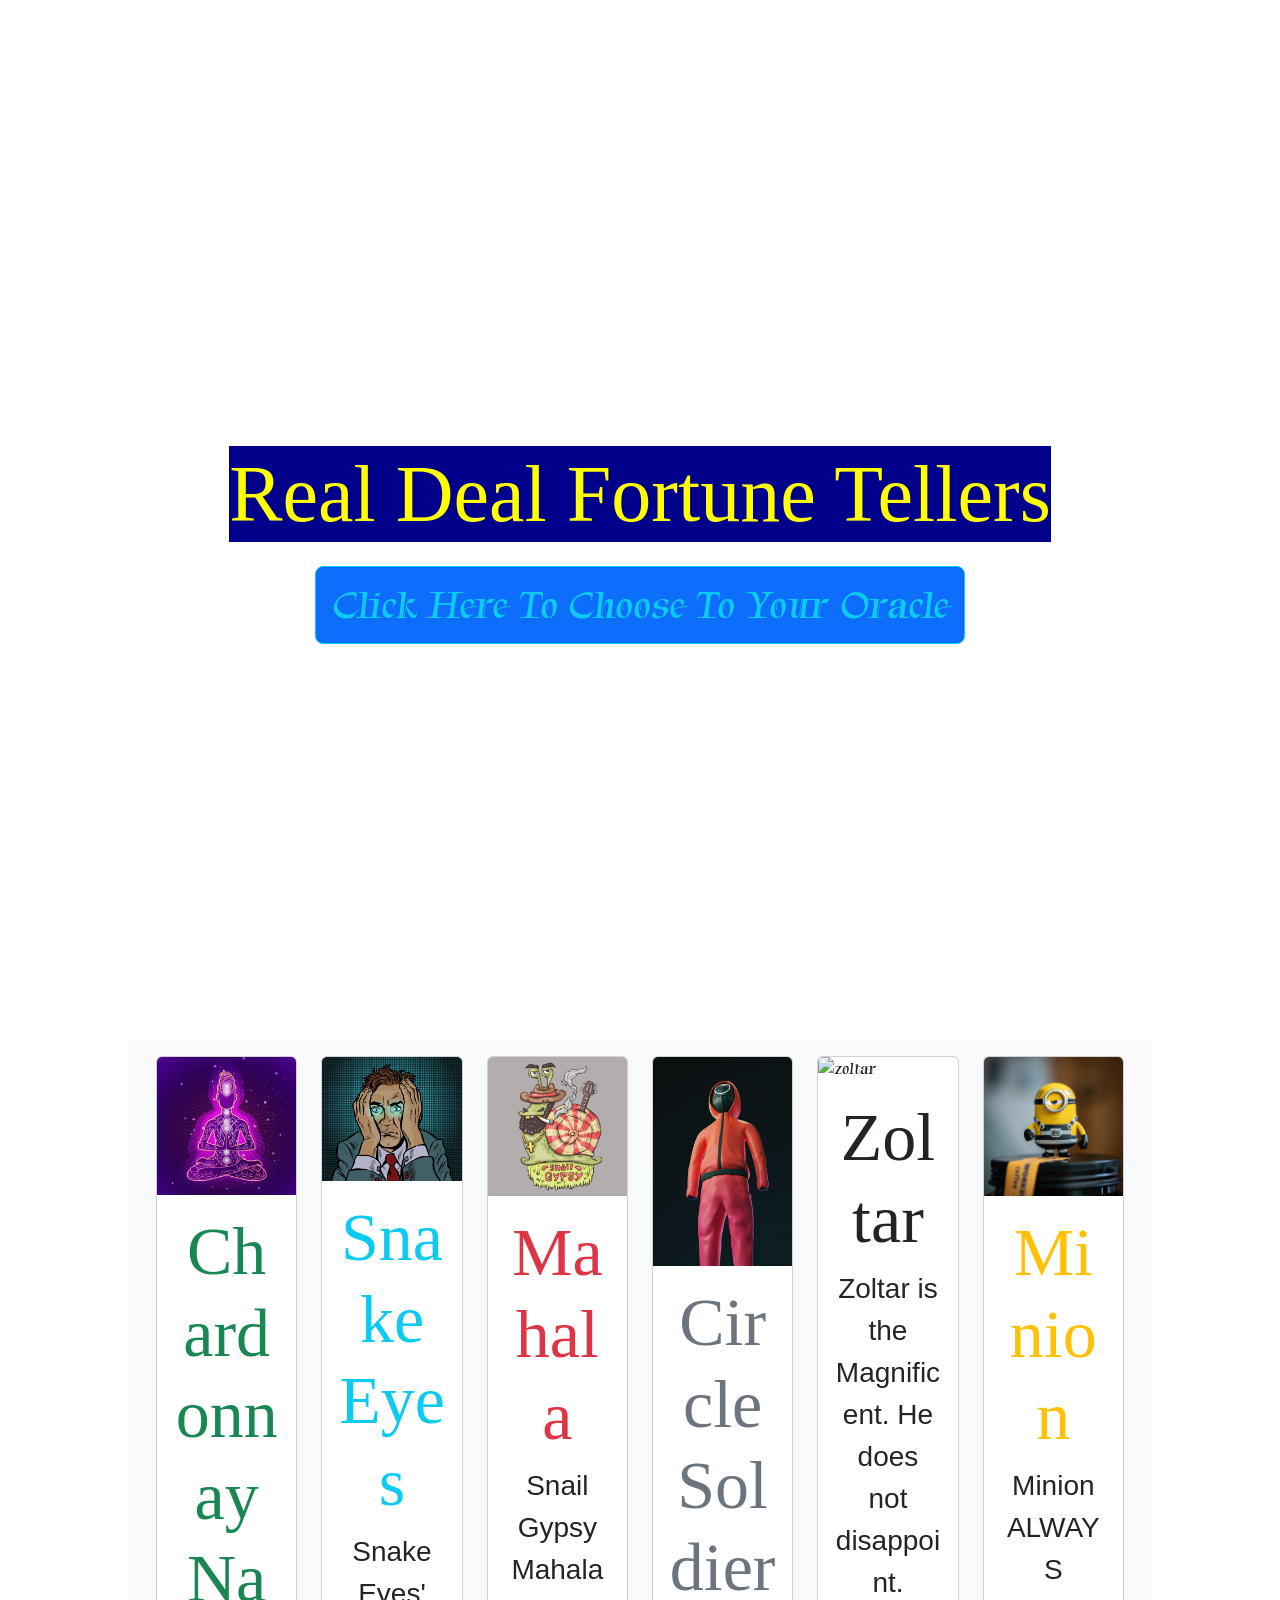
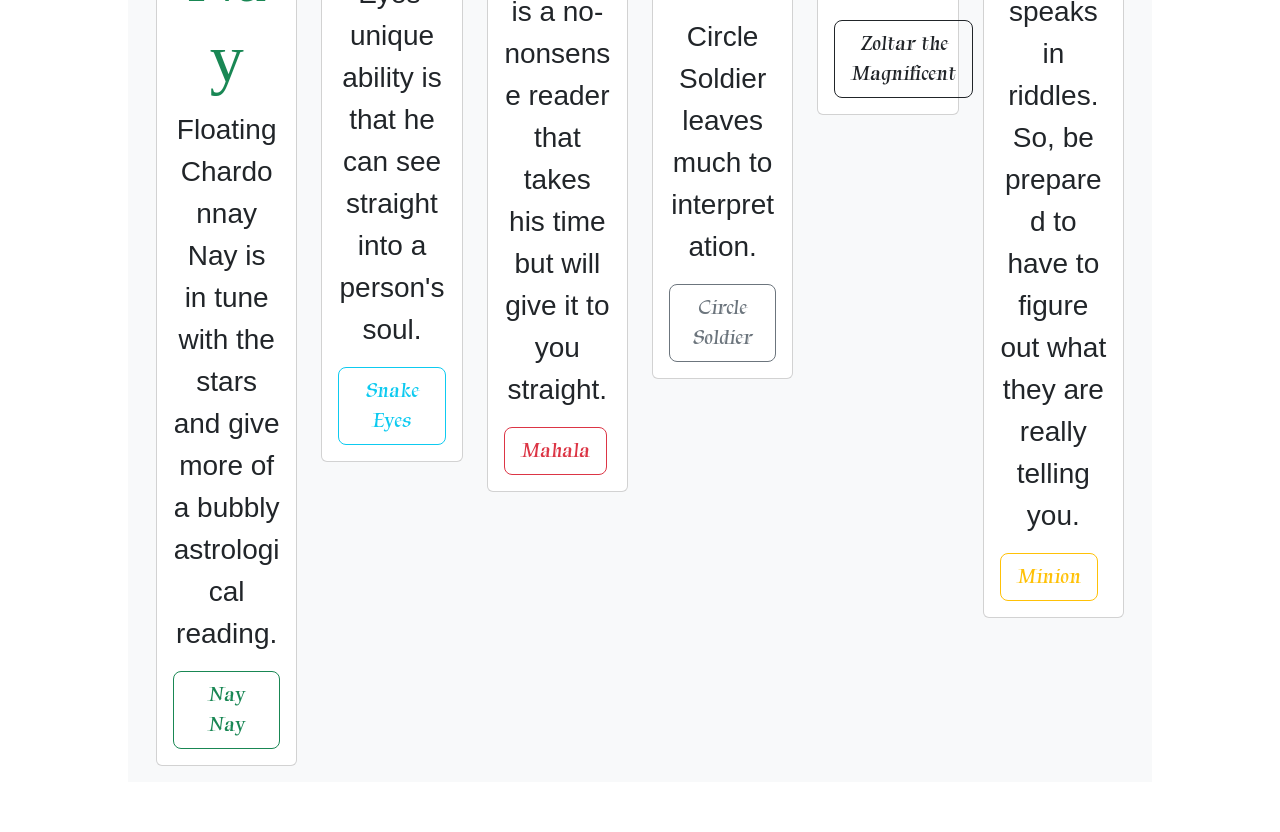
==== index.html @ abc6d1ec "New Group Folder" ====
<!DOCTYPE html>
<html lang="en">
<head>
    <meta charset="UTF-8">
    <meta http-equiv="X-UA-Compatible" content="IE=edge">
    <meta name="viewport" content="width=device-width, initial-scale=1.0">
<!-- Link to Font Awesome -->
<script src="https://kit.fontawesome.com/52e616de83.js" crossorigin="anonymous"></script>
<!-- Link to Bootstrap CSS -->
    <link href="https://cdn.jsdelivr.net/npm/bootstrap@5.1.3/dist/css/bootstrap.min.css" rel="stylesheet" integrity="sha384-1BmE4kWBq78iYhFldvKuhfTAU6auU8tT94WrHftjDbrCEXSU1oBoqyl2QvZ6jIW3" crossorigin="anonymous">
<!-- Link to CSS -->
    <link rel="stylesheet" href="style.css">
    <title>Oracle's Place</title>

</head>
<body>
<!-- NavBar -->
        <!-- <nav class="navbar bg-primary navbar-dark sticky-top"></nav>
            <div class="container">
                <i class="navbar-brand" href="#">
                    <i class="fs-1 fa-solid fa-hand-sparkles"></i>
                    Prepare to be MYSTIFIED
                </i>
            </div>
        </nav> -->

<!-- Showcase -->
    <section id="showcase" class="d-flex flex-column justify-content-center align-items-center text-info m-0 p-5">
        <h1 class="display-1">Real Deal Fortune Tellers</h1>
            <p class="lead text-center"></p>
     
<!-- Link to Gallery/Fortune Tellers -->
         <div>
            <a href="#gallery" class="fs-1 btn btn-primary btn-outline-info btn-lg">Click Here To Choose To Your Oracle</a>
        </div> 
    </section>
    
<!-- Gallery -->
    <section id="gallery" class="bg-light p-3">
        <div class="container">

            <!-- BootStrap Grid -->
            <div class="row">

                <!-- Teller 1 -->
                <section class="mb4 col-lg-2">
                    <!-- Chardonnay Nay -->
                    <div class="card">
                        <img src="images/FloatingLady.jpg" alt="floating person" class="card-img-top">
                        <div class="card-body">
                            <h3 class="card-title text-success">Chardonnay Nay</h3>
                            <p class="card-text">Floating Chardonnay Nay is in tune with the stars and give more of a bubbly astrological reading.</p>
<!-- link href to api to generate different readings?? -->
                            <a href="/Capstone/Tellers/chardonnayNay/index.html" class="btn btn-outline-success btn-lg">Nay Nay</a>
                        </div>
                    </div>
                </section>

                <!-- Teller 2 -->
                <section class="mb4 col-lg-2">
                    <!-- Eyes Man -->
                    <div class="card">
                        <img src="images/EyesMan.jpg" alt="glowing eyes man" class="card-img-top">
                        <div class="card-body">
                            <h3 class="card-title text-info">Snake Eyes</h3>
                            <p class="card-text">Snake Eyes' unique ability is that he can see straight into a person's soul.</p>
<!-- link href to api to generate different readings?? -->
                            <a href="/Capstone/Tellers/snakeEyes/index.html" class="btn btn-outline-info btn-lg">Snake Eyes</a>
                        </div>
                    </div>
                </section>
                
                  <!-- Teller 3 -->
                  <section class="mb4 col-lg-2">
                    <!-- Snail Gypsy -->
                    <div class="card">
                        <img src="images/SnailGypsy.jpg" alt="Snail Gypsy" class="card-img-top">
                        <div class="card-body">
                            <h3 class="card-title text-danger">Mahala</h3>
                            <p class="card-text">Snail Gypsy Mahala is a no-nonsense reader that takes his time but will give it to you straight.</p>
<!-- link href to api to generate different readings?? -->
                            <a href="/Capstone/Tellers/snailGypsy/index.html" class="btn btn-outline-danger btn-lg">Mahala</a>
                        </div>
                    </div>
                </section>

                  <!-- Teller 4 -->
                  <section class="mb4 col-lg-2">
                    <!-- Circle Soldier -->
                    <div class="card">
                        <img src="images/SquidGameNoSpeak.jpg" alt="circle soldier" class="card-img-top">
                        <div class="card-body">
                            <h3 class="card-title text-secondary">Circle Soldier</h3>
                            <p class="card-text">Circle Soldier leaves much to interpretation.</p>
<!-- link href to api to generate different readings?? -->
                            <a href="/Capstone/Tellers/circleSoldier/index.html" class="btn btn-outline-secondary btn-lg">Circle Soldier</a>
                        </div>
                    </div>
                </section>

                  <!-- Teller 5 -->
                  <section class="mb4 col-lg-2">
                    <!-- Zoltar -->
                    <div class="card">
                        <img src="images/Zoltar.jpg" alt="zoltar" class="card-img-top">
                        <div class="card-body">
                            <h3 class="card-title text-dark">Zoltar</h3>
                            <p class="card-text">Zoltar is the Magnificent. He does not disappoint.</p>
<!-- link href to api to generate different readings?? -->
                            <a href="/Capstone/Tellers/zoltar/index.html" class="btn btn-outline-dark btn-lg">Zoltar the Magnificent</a>
                        </div>
                    </div>
                </section>

                  <!-- Teller 6 -->
                  <section class="mb4 col-lg-2">
                    <!-- Minion -->
                    <div class="card">
                        <img src="images/minion.jpg" alt="minion" class="card-img-top">
                        <div class="card-body">
                            <h3 class="card-title text-warning">Minion</h3>
                            <p class="card-text">Minion ALWAYS speaks in riddles. So, be prepared to have to figure out what they are really telling you.</p>
<!-- link href to api to generate different readings?? -->
                            <a href="/Capstone/Tellers/minion/index.html" class="btn btn-outline-warning btn-lg">Minion</a>
                        </div>
                    </div>
                </section>
            </div>
        </div>
    </section>

<!-- Link to BootStrap JS -->
<script src="https://cdn.jsdelivr.net/npm/bootstrap@5.1.3/dist/js/bootstrap.bundle.min.js" integrity="sha384-ka7Sk0Gln4gmtz2MlQnikT1wXgYsOg+OMhuP+IlRH9sENBO0LRn5q+8nbTov4+1p" crossorigin="anonymous"></script>
</body>
</html>
---- style.css ----
@import url('https://fonts.googleapis.com/css2?family=Tapestry&display=swap');

body {
	font-family: 'Tapestry', cursive;
	width: 80%;
	margin: 0 auto;
	padding: 50px 0;
	background-position: center;
	background-repeat: no-repeat;
	background-size: cover;
	background-image: url(images/spaceshot.jpg);
}



#teller-1 {
	display:grid;
}
#teller-2 {
	display:grid;
}
#teller-3 {
	display:grid;
}
#teller-4 {
	display:grid;
}
#teller-5 {
	display:grid;
}
#teller-6 {
	display:grid;
}

#showcase{
	max-width: 100%;
	height: 110vh;
}

.display-1{
	color:yellow;
	background-color: darkblue;
	}

h1, h2, h3, h4, h5 {
	font-size: 68px;
	font-family: 'Amatic SC', cursive;
	text-align: center;
}

.center {
	text-align: center;
}

p {
	text-align: center;
	font-size: 28px;
	font-family: 'Open Sans Condensed', sans-serif;
	width: 100%;
}

.img-ctr {
	display: block;
	margin: 0 auto;
}

.text {
	font-size: 2em;
}

.tarot {
	position: fixed;
	visibility: hidden;
	opacity: 0;
}

.question {
	width:80%;
	height: auto;
	opacity: 1;
	margin: 0 auto;
}
.question-fates{
	margin: 150px 0 35px 0;
}

.your-question{
	outline: none;
	display: block;
	margin: 0 auto;
	border: none;
	border-bottom: 1px solid rgb(50,50,50);
	text-align: center;
	font-size: 28px;
	font-family: 'Open Sans Condensed', sans-serif;
	width: 100%;
	margin: 0 0 50px 0;
}

.submit {
	display: block;
	margin: 0 auto 150px auto;
	font-size: 28px;
	font-family: 'Open Sans Condensed', sans-serif;
	border: none;
	background-color: transparent;
	transition: font-size .3s;
}

.submit:focus{
	outline: none;
}

.submit:hover{
	cursor: pointer;
	font-size: 30px;
}
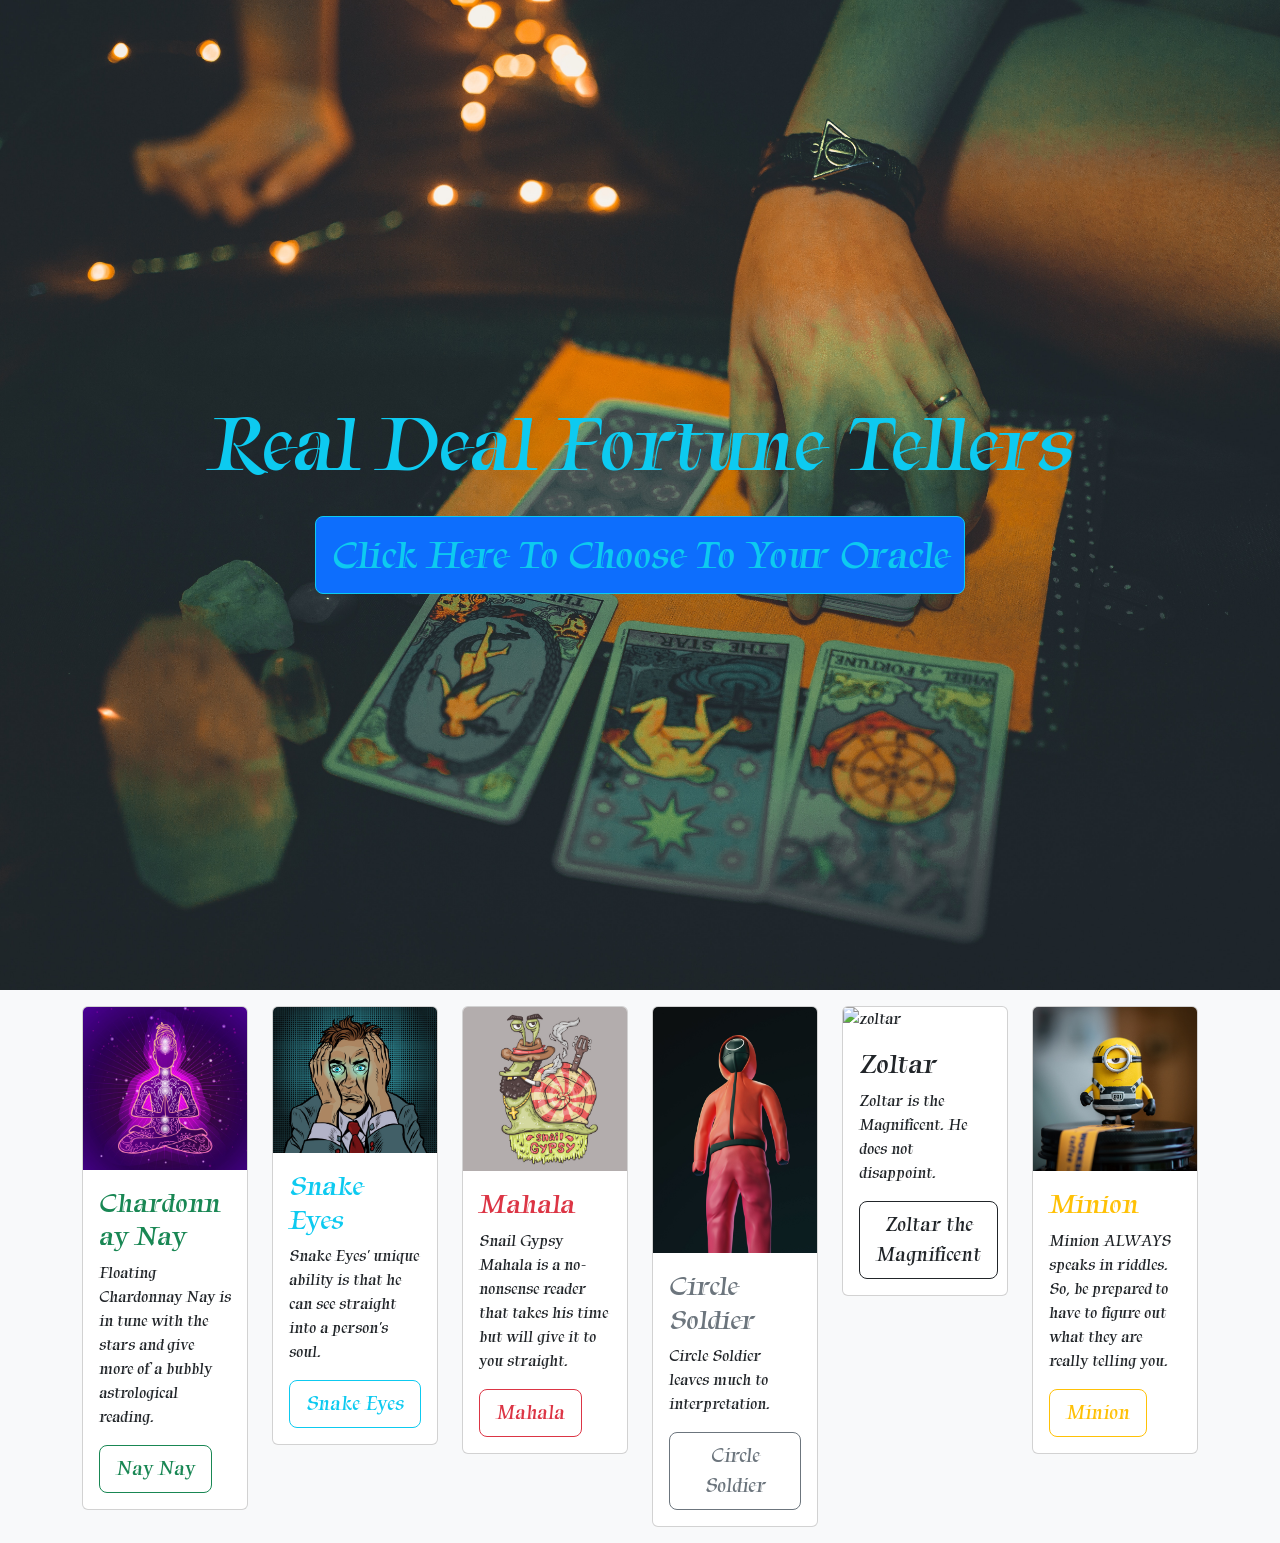
==== commit 86db2f1b: "Test updating" ====
--- a/index.html
+++ b/index.html
@@ -45,13 +45,13 @@
                 <!-- Teller 1 -->
                 <section class="mb4 col-lg-2">
                     <!-- Chardonnay Nay -->
-                    <div class="card">
+                    <div class="card" id="teller-1">
                         <img src="images/FloatingLady.jpg" alt="floating person" class="card-img-top">
                         <div class="card-body">
                             <h3 class="card-title text-success">Chardonnay Nay</h3>
                             <p class="card-text">Floating Chardonnay Nay is in tune with the stars and give more of a bubbly astrological reading.</p>
 <!-- link href to api to generate different readings?? -->
-                            <a href="/Capstone/Tellers/chardonnayNay/index.html" class="btn btn-outline-success btn-lg">Nay Nay</a>
+                            <a href="/GroupOneCapstone/Tellers/chardonnayNay/index.html" class="btn btn-outline-success btn-lg">Nay Nay</a>
                         </div>
                     </div>
                 </section>
@@ -59,13 +59,13 @@
                 <!-- Teller 2 -->
                 <section class="mb4 col-lg-2">
                     <!-- Eyes Man -->
-                    <div class="card">
+                    <div class="card" id="teller-2">
                         <img src="images/EyesMan.jpg" alt="glowing eyes man" class="card-img-top">
                         <div class="card-body">
                             <h3 class="card-title text-info">Snake Eyes</h3>
                             <p class="card-text">Snake Eyes' unique ability is that he can see straight into a person's soul.</p>
 <!-- link href to api to generate different readings?? -->
-                            <a href="/Capstone/Tellers/snakeEyes/index.html" class="btn btn-outline-info btn-lg">Snake Eyes</a>
+                            <a href="/GroupOneCapstone/Tellers/snakeEyes/index.html" class="btn btn-outline-info btn-lg">Snake Eyes</a>
                         </div>
                     </div>
                 </section>
@@ -73,13 +73,13 @@
                   <!-- Teller 3 -->
                   <section class="mb4 col-lg-2">
                     <!-- Snail Gypsy -->
-                    <div class="card">
+                    <div class="card" id="teller-3">
                         <img src="images/SnailGypsy.jpg" alt="Snail Gypsy" class="card-img-top">
                         <div class="card-body">
                             <h3 class="card-title text-danger">Mahala</h3>
                             <p class="card-text">Snail Gypsy Mahala is a no-nonsense reader that takes his time but will give it to you straight.</p>
 <!-- link href to api to generate different readings?? -->
-                            <a href="/Capstone/Tellers/snailGypsy/index.html" class="btn btn-outline-danger btn-lg">Mahala</a>
+                            <a href="/GroupOneCapstone/Tellers/snailGypsy/index.html" class="btn btn-outline-danger btn-lg">Mahala</a>
                         </div>
                     </div>
                 </section>
@@ -87,13 +87,13 @@
                   <!-- Teller 4 -->
                   <section class="mb4 col-lg-2">
                     <!-- Circle Soldier -->
-                    <div class="card">
+                    <div class="card" id="teller-4">
                         <img src="images/SquidGameNoSpeak.jpg" alt="circle soldier" class="card-img-top">
                         <div class="card-body">
                             <h3 class="card-title text-secondary">Circle Soldier</h3>
                             <p class="card-text">Circle Soldier leaves much to interpretation.</p>
 <!-- link href to api to generate different readings?? -->
-                            <a href="/Capstone/Tellers/circleSoldier/index.html" class="btn btn-outline-secondary btn-lg">Circle Soldier</a>
+                            <a href="/Tellers/circleSoldier/index.html" class="btn btn-outline-secondary btn-lg">Circle Soldier</a>
                         </div>
                     </div>
                 </section>
@@ -101,13 +101,13 @@
                   <!-- Teller 5 -->
                   <section class="mb4 col-lg-2">
                     <!-- Zoltar -->
-                    <div class="card">
+                    <div class="card" id="teller-5">
                         <img src="images/Zoltar.jpg" alt="zoltar" class="card-img-top">
                         <div class="card-body">
                             <h3 class="card-title text-dark">Zoltar</h3>
                             <p class="card-text">Zoltar is the Magnificent. He does not disappoint.</p>
 <!-- link href to api to generate different readings?? -->
-                            <a href="/Capstone/Tellers/zoltar/index.html" class="btn btn-outline-dark btn-lg">Zoltar the Magnificent</a>
+                            <a href="/GroupOneCapstone/Tellers/zoltar/index.html" class="btn btn-outline-dark btn-lg">Zoltar the Magnificent</a>
                         </div>
                     </div>
                 </section>
@@ -115,13 +115,13 @@
                   <!-- Teller 6 -->
                   <section class="mb4 col-lg-2">
                     <!-- Minion -->
-                    <div class="card">
+                    <div class="card" id="teller-6">
                         <img src="images/minion.jpg" alt="minion" class="card-img-top">
                         <div class="card-body">
                             <h3 class="card-title text-warning">Minion</h3>
                             <p class="card-text">Minion ALWAYS speaks in riddles. So, be prepared to have to figure out what they are really telling you.</p>
 <!-- link href to api to generate different readings?? -->
-                            <a href="/Capstone/Tellers/minion/index.html" class="btn btn-outline-warning btn-lg">Minion</a>
+                            <a href="/GroupOneCapstone/Tellers/minion/index.html" class="btn btn-outline-warning btn-lg">Minion</a>
                         </div>
                     </div>
                 </section>
--- a/style.css
+++ b/style.css
@@ -2,117 +2,14 @@
 @import url('https://fonts.googleapis.com/css2?family=Tapestry&display=swap');
 
 body {
-	font-family: 'Tapestry', cursive;
-	width: 80%;
-	margin: 0 auto;
-	padding: 50px 0;
-	background-position: center;
-	background-repeat: no-repeat;
-	background-size: cover;
-	background-image: url(images/spaceshot.jpg);
-}
-
-
-
-#teller-1 {
-	display:grid;
-}
-#teller-2 {
-	display:grid;
-}
-#teller-3 {
-	display:grid;
-}
-#teller-4 {
-	display:grid;
-}
-#teller-5 {
-	display:grid;
-}
-#teller-6 {
-	display:grid;
+    font-family: 'Tapestry', cursive;
 }
 
 #showcase{
-	max-width: 100%;
-	height: 110vh;
+    background-image: url(images/landingpage.jpg);
+    max-width: 100%;
+    height: 110vh;
+    background-position: center;
+    background-repeat: no-repeat;
+    background-size: cover;
 }
-
-.display-1{
-	color:yellow;
-	background-color: darkblue;
-	}
-
-h1, h2, h3, h4, h5 {
-	font-size: 68px;
-	font-family: 'Amatic SC', cursive;
-	text-align: center;
-}
-
-.center {
-	text-align: center;
-}
-
-p {
-	text-align: center;
-	font-size: 28px;
-	font-family: 'Open Sans Condensed', sans-serif;
-	width: 100%;
-}
-
-.img-ctr {
-	display: block;
-	margin: 0 auto;
-}
-
-.text {
-	font-size: 2em;
-}
-
-.tarot {
-	position: fixed;
-	visibility: hidden;
-	opacity: 0;
-}
-
-.question {
-	width:80%;
-	height: auto;
-	opacity: 1;
-	margin: 0 auto;
-}
-.question-fates{
-	margin: 150px 0 35px 0;
-}
-
-.your-question{
-	outline: none;
-	display: block;
-	margin: 0 auto;
-	border: none;
-	border-bottom: 1px solid rgb(50,50,50);
-	text-align: center;
-	font-size: 28px;
-	font-family: 'Open Sans Condensed', sans-serif;
-	width: 100%;
-	margin: 0 0 50px 0;
-}
-
-.submit {
-	display: block;
-	margin: 0 auto 150px auto;
-	font-size: 28px;
-	font-family: 'Open Sans Condensed', sans-serif;
-	border: none;
-	background-color: transparent;
-	transition: font-size .3s;
-}
-
-.submit:focus{
-	outline: none;
-}
-
-.submit:hover{
-	cursor: pointer;
-	font-size: 30px;
-}
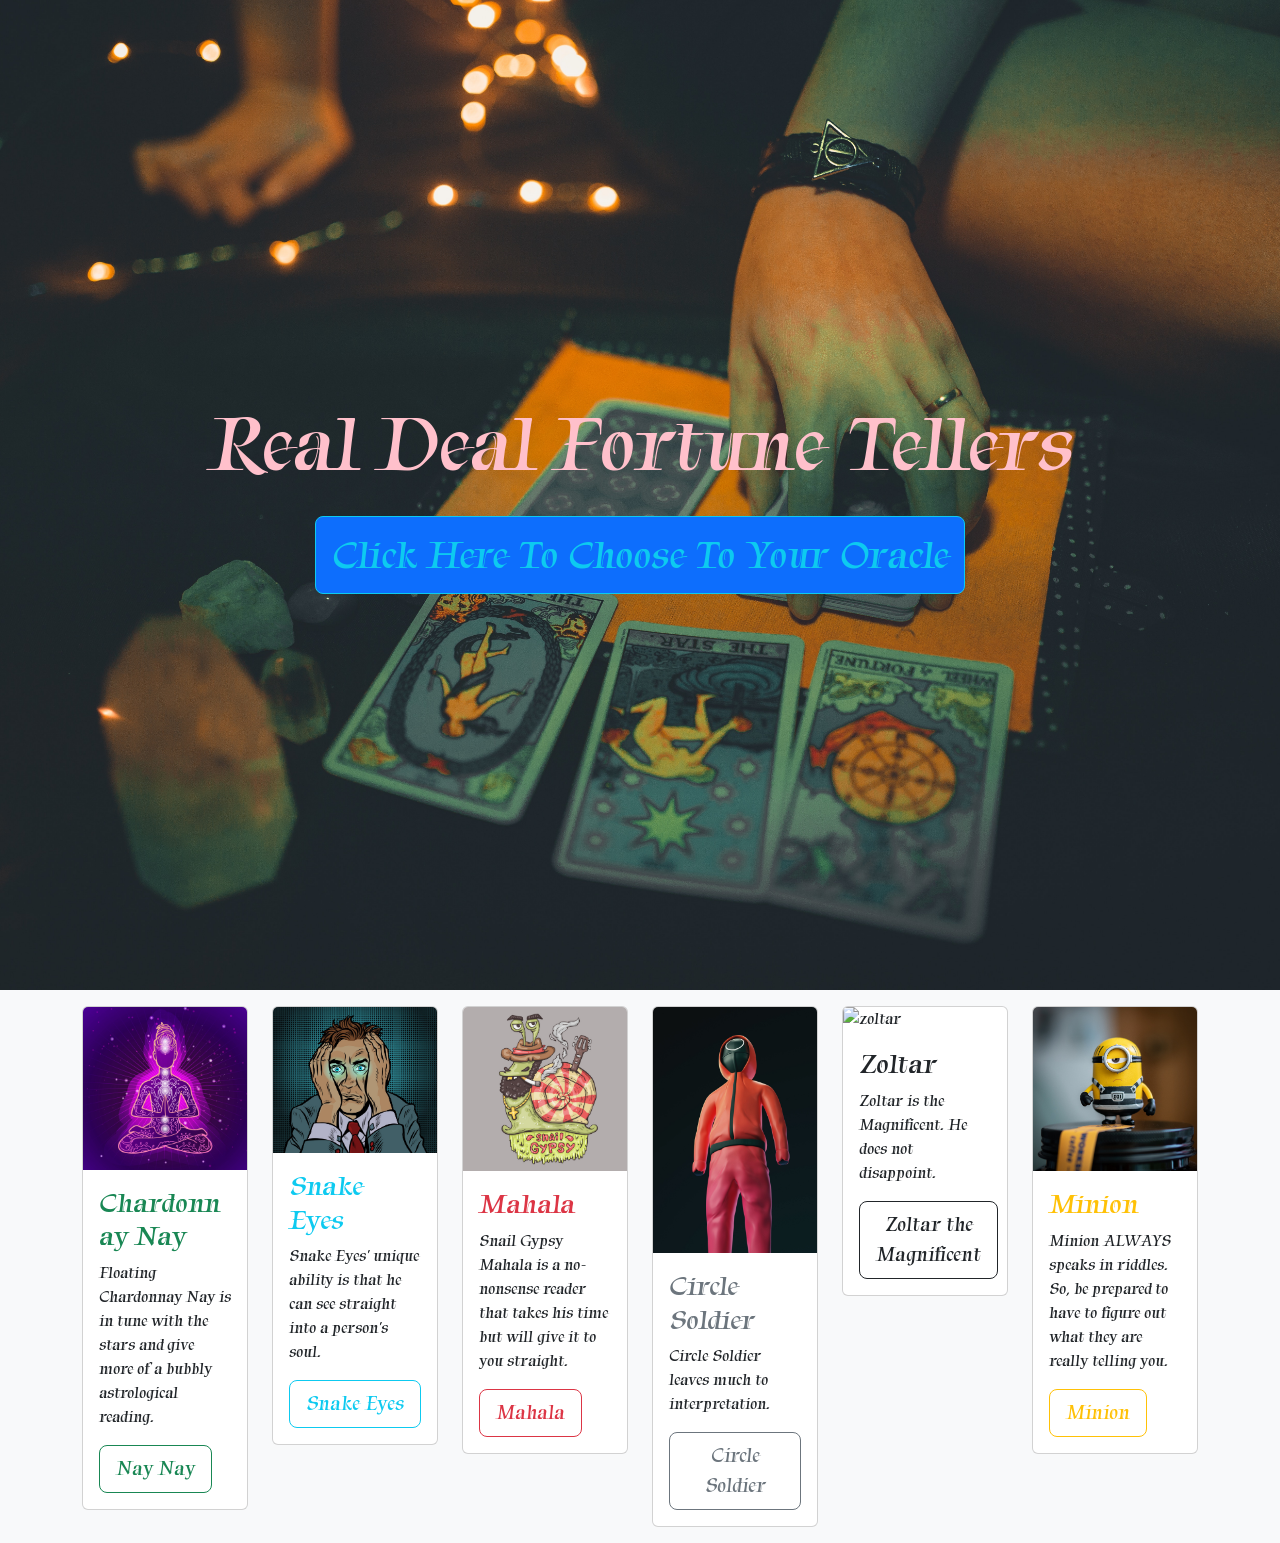
==== commit 5b31f7a5: "Fixed landing pages and nav" ====
--- a/index.html
+++ b/index.html
@@ -45,13 +45,13 @@
                 <!-- Teller 1 -->
                 <section class="mb4 col-lg-2">
                     <!-- Chardonnay Nay -->
-                    <div class="card" id="teller-1">
+                    <div class="card">
                         <img src="images/FloatingLady.jpg" alt="floating person" class="card-img-top">
                         <div class="card-body">
                             <h3 class="card-title text-success">Chardonnay Nay</h3>
                             <p class="card-text">Floating Chardonnay Nay is in tune with the stars and give more of a bubbly astrological reading.</p>
 <!-- link href to api to generate different readings?? -->
-                            <a href="/GroupOneCapstone/Tellers/chardonnayNay/index.html" class="btn btn-outline-success btn-lg">Nay Nay</a>
+                            <a href="nayNay.html" class="btn btn-outline-success btn-lg">Nay Nay</a>
                         </div>
                     </div>
                 </section>
@@ -59,13 +59,13 @@
                 <!-- Teller 2 -->
                 <section class="mb4 col-lg-2">
                     <!-- Eyes Man -->
-                    <div class="card" id="teller-2">
+                    <div class="card">
                         <img src="images/EyesMan.jpg" alt="glowing eyes man" class="card-img-top">
                         <div class="card-body">
                             <h3 class="card-title text-info">Snake Eyes</h3>
                             <p class="card-text">Snake Eyes' unique ability is that he can see straight into a person's soul.</p>
 <!-- link href to api to generate different readings?? -->
-                            <a href="/GroupOneCapstone/Tellers/snakeEyes/index.html" class="btn btn-outline-info btn-lg">Snake Eyes</a>
+                            <a href="snakeEyes.html" class="btn btn-outline-info btn-lg">Snake Eyes</a>
                         </div>
                     </div>
                 </section>
@@ -73,13 +73,13 @@
                   <!-- Teller 3 -->
                   <section class="mb4 col-lg-2">
                     <!-- Snail Gypsy -->
-                    <div class="card" id="teller-3">
+                    <div class="card">
                         <img src="images/SnailGypsy.jpg" alt="Snail Gypsy" class="card-img-top">
                         <div class="card-body">
                             <h3 class="card-title text-danger">Mahala</h3>
                             <p class="card-text">Snail Gypsy Mahala is a no-nonsense reader that takes his time but will give it to you straight.</p>
 <!-- link href to api to generate different readings?? -->
-                            <a href="/GroupOneCapstone/Tellers/snailGypsy/index.html" class="btn btn-outline-danger btn-lg">Mahala</a>
+                            <a href="snail.html" class="btn btn-outline-danger btn-lg">Mahala</a>
                         </div>
                     </div>
                 </section>
@@ -87,13 +87,13 @@
                   <!-- Teller 4 -->
                   <section class="mb4 col-lg-2">
                     <!-- Circle Soldier -->
-                    <div class="card" id="teller-4">
+                    <div class="card">
                         <img src="images/SquidGameNoSpeak.jpg" alt="circle soldier" class="card-img-top">
                         <div class="card-body">
                             <h3 class="card-title text-secondary">Circle Soldier</h3>
                             <p class="card-text">Circle Soldier leaves much to interpretation.</p>
 <!-- link href to api to generate different readings?? -->
-                            <a href="/Tellers/circleSoldier/index.html" class="btn btn-outline-secondary btn-lg">Circle Soldier</a>
+                            <a href="circleSoldier.html" class="btn btn-outline-secondary btn-lg">Circle Soldier</a>
                         </div>
                     </div>
                 </section>
@@ -101,13 +101,13 @@
                   <!-- Teller 5 -->
                   <section class="mb4 col-lg-2">
                     <!-- Zoltar -->
-                    <div class="card" id="teller-5">
+                    <div class="card">
                         <img src="images/Zoltar.jpg" alt="zoltar" class="card-img-top">
                         <div class="card-body">
                             <h3 class="card-title text-dark">Zoltar</h3>
                             <p class="card-text">Zoltar is the Magnificent. He does not disappoint.</p>
 <!-- link href to api to generate different readings?? -->
-                            <a href="/GroupOneCapstone/Tellers/zoltar/index.html" class="btn btn-outline-dark btn-lg">Zoltar the Magnificent</a>
+                            <a href="zoltar.html" class="btn btn-outline-dark btn-lg">Zoltar the Magnificent</a>
                         </div>
                     </div>
                 </section>
@@ -115,13 +115,13 @@
                   <!-- Teller 6 -->
                   <section class="mb4 col-lg-2">
                     <!-- Minion -->
-                    <div class="card" id="teller-6">
+                    <div class="card">
                         <img src="images/minion.jpg" alt="minion" class="card-img-top">
                         <div class="card-body">
                             <h3 class="card-title text-warning">Minion</h3>
                             <p class="card-text">Minion ALWAYS speaks in riddles. So, be prepared to have to figure out what they are really telling you.</p>
 <!-- link href to api to generate different readings?? -->
-                            <a href="/GroupOneCapstone/Tellers/minion/index.html" class="btn btn-outline-warning btn-lg">Minion</a>
+                            <a href="minion.html" class="btn btn-outline-warning btn-lg">Minion</a>
                         </div>
                     </div>
                 </section>
--- a/style.css
+++ b/style.css
@@ -13,3 +13,7 @@
     background-repeat: no-repeat;
     background-size: cover;
 }
+
+.display-1{
+    color: pink;
+}
